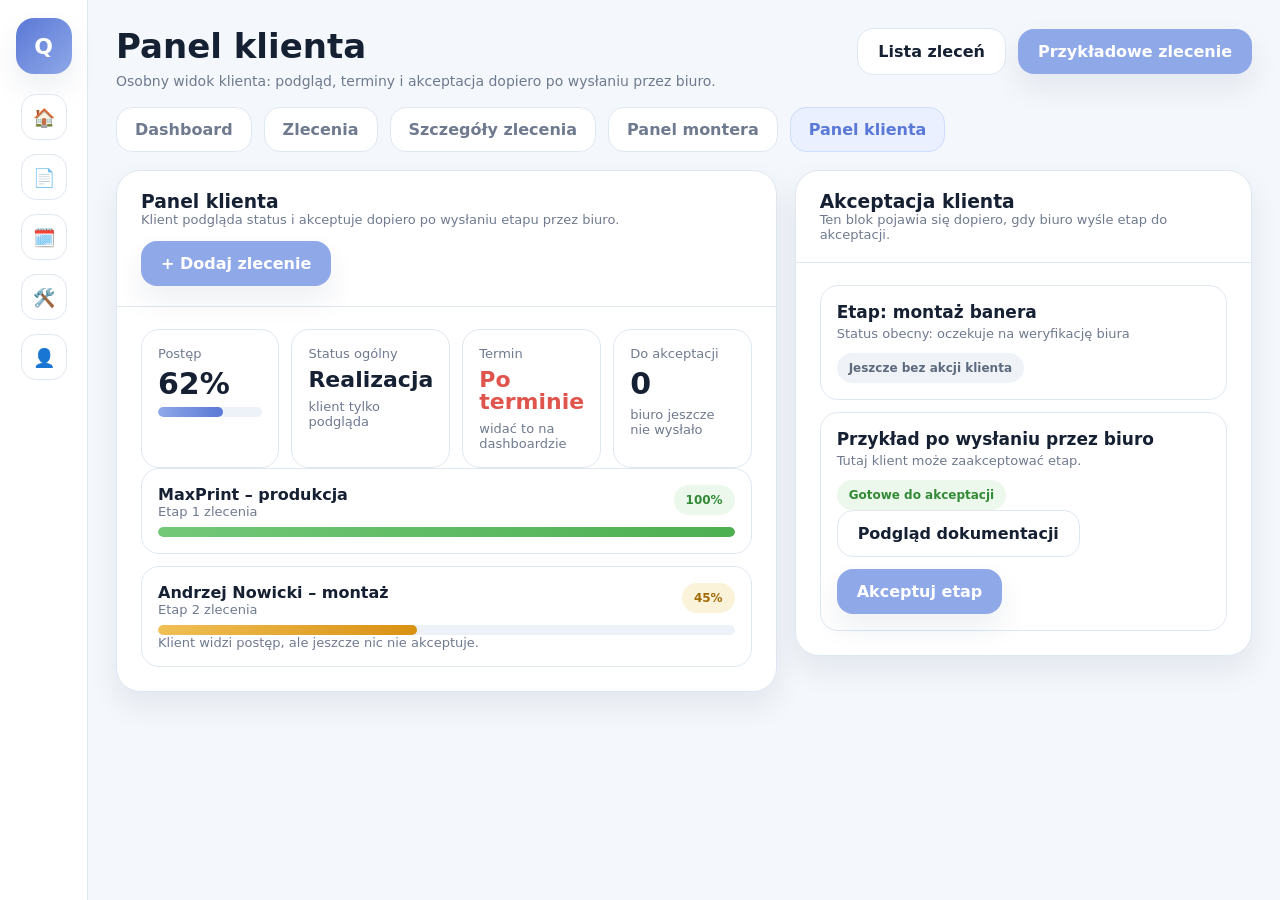
==== docs/klient.html @ f6277447 "Create klient.html" ====
<!DOCTYPE html>
<html lang="pl"><head><meta charset="UTF-8"><meta name="viewport" content="width=device-width, initial-scale=1.0">
<title>Panel klienta</title><link rel="stylesheet" href="styles.css"></head>
<body><div class="app">
<aside class="sidebar">
  <div class="logo">Q</div>
  <a class="side-icon" href="dashboard.html">🏠</a>
  <a class="side-icon" href="zlecenia.html">📄</a>
  <a class="side-icon" href="zlecenie.html">🗓️</a>
  <a class="side-icon" href="monter.html">🛠️</a>
  <a class="side-icon" href="klient.html">👤</a>
</aside>
<main class="main">
  <div class="topbar">
    <div class="title-wrap"><h1>Panel klienta</h1><p>Osobny widok klienta: podgląd, terminy i akceptacja dopiero po wysłaniu przez biuro.</p></div>
    <div class="top-actions">
      <a class="btn btn-secondary" href="zlecenia.html">Lista zleceń</a>
      <a class="btn btn-primary" href="zlecenie.html">Przykładowe zlecenie</a>
    </div>
  </div>
  <div class="tabs"><a class="tab " href="dashboard.html">Dashboard</a><a class="tab " href="zlecenia.html">Zlecenia</a><a class="tab " href="zlecenie.html">Szczegóły zlecenia</a><a class="tab " href="monter.html">Panel montera</a><a class="tab active" href="klient.html">Panel klienta</a></div>
  
<div class="grid-2">
  <div>
    <div class="card">
      <div class="card-header"><div><h3>Panel klienta</h3><p>Klient podgląda status i akceptuje dopiero po wysłaniu etapu przez biuro.</p></div><a class="btn btn-primary" href="zlecenie.html">+ Dodaj zlecenie</a></div>
      <div class="card-body">
        <div class="stats">
          <div class="stat"><div class="label">Postęp</div><div class="value">62%</div><div class="progress"><span style="width:62%"></span></div></div>
          <div class="stat"><div class="label">Status ogólny</div><div class="value" style="font-size:22px;">Realizacja</div><div class="small">klient tylko podgląda</div></div>
          <div class="stat"><div class="label">Termin</div><div class="value overdue" style="font-size:22px;">Po terminie</div><div class="small">widać to na dashboardzie</div></div>
          <div class="stat"><div class="label">Do akceptacji</div><div class="value">0</div><div class="small">biuro jeszcze nie wysłało</div></div>
        </div>
        <div class="list">
          <div class="vendor-card"><div class="vendor-head"><div><strong>MaxPrint – produkcja</strong><div class="small">Etap 1 zlecenia</div></div><span class="badge success">100%</span></div><div class="progress success"><span style="width:100%"></span></div></div>
          <div class="vendor-card"><div class="vendor-head"><div><strong>Andrzej Nowicki – montaż</strong><div class="small">Etap 2 zlecenia</div></div><span class="badge warning">45%</span></div><div class="progress warning"><span style="width:45%"></span></div><div class="small">Klient widzi postęp, ale jeszcze nic nie akceptuje.</div></div>
        </div>
      </div>
    </div>
  </div>
  <div>
    <div class="card">
      <div class="card-header"><div><h3>Akceptacja klienta</h3><p>Ten blok pojawia się dopiero, gdy biuro wyśle etap do akceptacji.</p></div></div>
      <div class="card-body list">
        <div class="task-card"><div class="task-top"><div><div class="task-title">Etap: montaż banera</div><div class="task-meta">Status obecny: oczekuje na weryfikację biura</div></div><span class="badge gray">Jeszcze bez akcji klienta</span></div></div>
        <div class="task-card"><div class="task-top"><div><div class="task-title">Przykład po wysłaniu przez biuro</div><div class="task-meta">Tutaj klient może zaakceptować etap.</div></div><span class="badge success">Gotowe do akceptacji</span></div><div class="header-inline"><a class="btn btn-secondary" href="#">Podgląd dokumentacji</a><a class="btn btn-primary" href="#">Akceptuj etap</a></div></div>
      </div>
    </div>
  </div>
</div>

</main></div></body></html>
---- docs/styles.css ----
:root{
  --bg:#f4f7fb;--card:#fff;--text:#162033;--muted:#6f7a8f;--line:#dfe7f1;
  --primary:#8fa8e8;--primary-dark:#5a78d6;--primary-soft:#eaf0ff;
  --success:#4caf50;--success-soft:#ecf8ec;--warning:#d99112;--warning-soft:#fbf2da;
  --danger:#df544d;--danger-soft:#fdecec;--violet:#8b5cf6;--violet-soft:#efe8ff;
  --shadow:0 14px 30px rgba(31,52,91,.08);--radius:24px;
}
*{box-sizing:border-box} body{margin:0;font-family:Inter,ui-sans-serif,system-ui,-apple-system,"Segoe UI",sans-serif;background:var(--bg);color:var(--text)}
a{text-decoration:none;color:inherit}
.app{display:grid;grid-template-columns:88px 1fr;min-height:100vh}
.sidebar{background:#fff;border-right:1px solid var(--line);padding:18px 14px;display:flex;flex-direction:column;gap:14px;align-items:center}
.logo{width:56px;height:56px;border-radius:18px;background:linear-gradient(135deg,var(--primary-dark),var(--primary));color:#fff;font-size:22px;font-weight:800;display:grid;place-items:center;box-shadow:var(--shadow);margin-bottom:6px}
.side-icon{width:46px;height:46px;border-radius:15px;border:1px solid var(--line);background:#fff;color:var(--muted);display:grid;place-items:center;font-size:18px}
.main{padding:28px}
.topbar{display:flex;justify-content:space-between;align-items:flex-start;gap:16px;margin-bottom:18px}
h1,h2,h3,h4,p{margin:0}
.title-wrap h1{font-size:34px;margin-bottom:8px;line-height:1.08}
.title-wrap p{color:var(--muted);font-size:14px;max-width:850px}
.top-actions,.header-inline,.tabs{display:flex;gap:12px;flex-wrap:wrap;align-items:center}
.btn{border:0;border-radius:16px;padding:13px 20px;font-weight:700;cursor:pointer;display:inline-block}
.btn-primary{background:var(--primary);color:#fff;box-shadow:var(--shadow)}
.btn-secondary{background:#fff;border:1px solid var(--line);color:var(--text)}
.tabs{margin-bottom:18px}
.tab{background:#fff;border:1px solid var(--line);color:var(--muted);padding:12px 18px;border-radius:16px;font-weight:700}
.tab.active{background:var(--primary-soft);color:var(--primary-dark);border-color:#cfdcff}
.card{background:var(--card);border:1px solid var(--line);border-radius:var(--radius);box-shadow:var(--shadow);overflow:hidden}
.card + .card{margin-top:18px}
.card-header{padding:20px 24px;border-bottom:1px solid var(--line);display:flex;justify-content:space-between;align-items:center;gap:14px;flex-wrap:wrap}
.card-header p,.small,.muted{color:var(--muted);font-size:13px}
.card-body{padding:22px 24px 24px}
.grid-2{display:grid;grid-template-columns:1.3fr .9fr;gap:18px}
.grid-3{display:grid;grid-template-columns:repeat(3,1fr);gap:12px}
.stats{display:grid;grid-template-columns:repeat(4,1fr);gap:12px}
.stat{border:1px solid var(--line);border-radius:18px;padding:16px;background:#fff}
.label{font-size:13px;color:var(--muted);margin-bottom:8px}.value{font-size:30px;font-weight:800;line-height:1;margin-bottom:8px}
.progress{width:100%;height:10px;background:#edf2f8;border-radius:999px;overflow:hidden;margin-top:8px}
.progress>span{display:block;height:100%;background:linear-gradient(90deg,var(--primary),var(--primary-dark));border-radius:inherit}
.progress.success>span{background:linear-gradient(90deg,#73c878,#4caf50)}
.progress.warning>span{background:linear-gradient(90deg,#f0c055,#d99112)}
.progress.danger>span{background:linear-gradient(90deg,#f08e8e,#df544d)}
.badge{display:inline-flex;align-items:center;gap:8px;padding:8px 12px;border-radius:999px;font-size:12px;font-weight:700;white-space:nowrap}
.badge.success{color:#328a36;background:var(--success-soft)} .badge.warning{color:#a16a04;background:var(--warning-soft)}
.badge.danger{color:#b63c35;background:var(--danger-soft)} .badge.info{color:var(--primary-dark);background:var(--primary-soft)}
.badge.violet{color:#7342e8;background:var(--violet-soft)} .badge.gray{color:#5d697d;background:#eff3f8}
table{width:100%;border-collapse:collapse} th,td{padding:14px 12px;border-bottom:1px solid var(--line);font-size:14px;vertical-align:top;text-align:left}
th{color:var(--muted);font-size:12px;text-transform:uppercase;letter-spacing:.04em;font-weight:800}
.input{width:100%;background:#fff;border:1px solid #ccd8e6;border-radius:16px;min-height:58px;padding:16px 18px;color:var(--text);font-size:16px}
.form-grid{display:grid;grid-template-columns:repeat(2,1fr);gap:18px 24px}.form-grid-3{display:grid;grid-template-columns:repeat(3,1fr);gap:18px}
.field label{display:block;font-weight:800;font-size:15px;margin-bottom:10px}
.workflow{display:flex;gap:26px;padding-top:18px;flex-wrap:wrap;border-top:1px solid var(--line);margin-top:18px;font-weight:700}
.workflow span{color:var(--muted);position:relative;padding-bottom:10px}.workflow span.active{color:var(--text)}
.workflow span.active::after{content:"";position:absolute;left:0;right:0;bottom:0;height:3px;border-radius:99px;background:var(--text)}
.list{display:grid;gap:12px}.task-card,.vendor-card{border:1px solid var(--line);border-radius:18px;padding:16px;background:#fff}
.task-top,.vendor-head,.subtitle{display:flex;justify-content:space-between;gap:12px;align-items:flex-start;flex-wrap:wrap}
.task-title{font-size:17px;font-weight:800;margin-bottom:4px}.task-meta{color:var(--muted);font-size:13px}
.history{position:relative;padding-left:28px}.history::before{content:"";position:absolute;left:12px;top:10px;bottom:10px;width:3px;border-radius:99px;background:#dbe3ef}
.history-item{position:relative;padding:0 0 24px 24px}.history-item:last-child{padding-bottom:0}
.history-dot{position:absolute;left:-4px;top:6px;width:18px;height:18px;border-radius:999px;border:4px solid #fff;box-shadow:0 0 0 2px rgba(255,255,255,.85)}
.dot-blue{background:var(--primary-dark)}.dot-yellow{background:var(--warning)}.dot-red{background:#e56b63}.dot-green{background:#62c56d}.dot-violet{background:var(--violet)}.dot-orange{background:#ef8a15}
.history-title{font-size:16px;font-weight:800;display:flex;gap:10px;flex-wrap:wrap;align-items:center;margin-bottom:4px}.quote{font-style:italic;color:#637189;margin-top:8px}
.overdue{color:var(--danger);font-weight:800}.on-time{color:var(--success);font-weight:800}
@media (max-width: 1200px){.grid-2,.stats,.form-grid,.form-grid-3,.grid-3{grid-template-columns:1fr}}
@media (max-width: 920px){.app{grid-template-columns:1fr}.sidebar{display:none}.main{padding:18px}.topbar{flex-direction:column}}
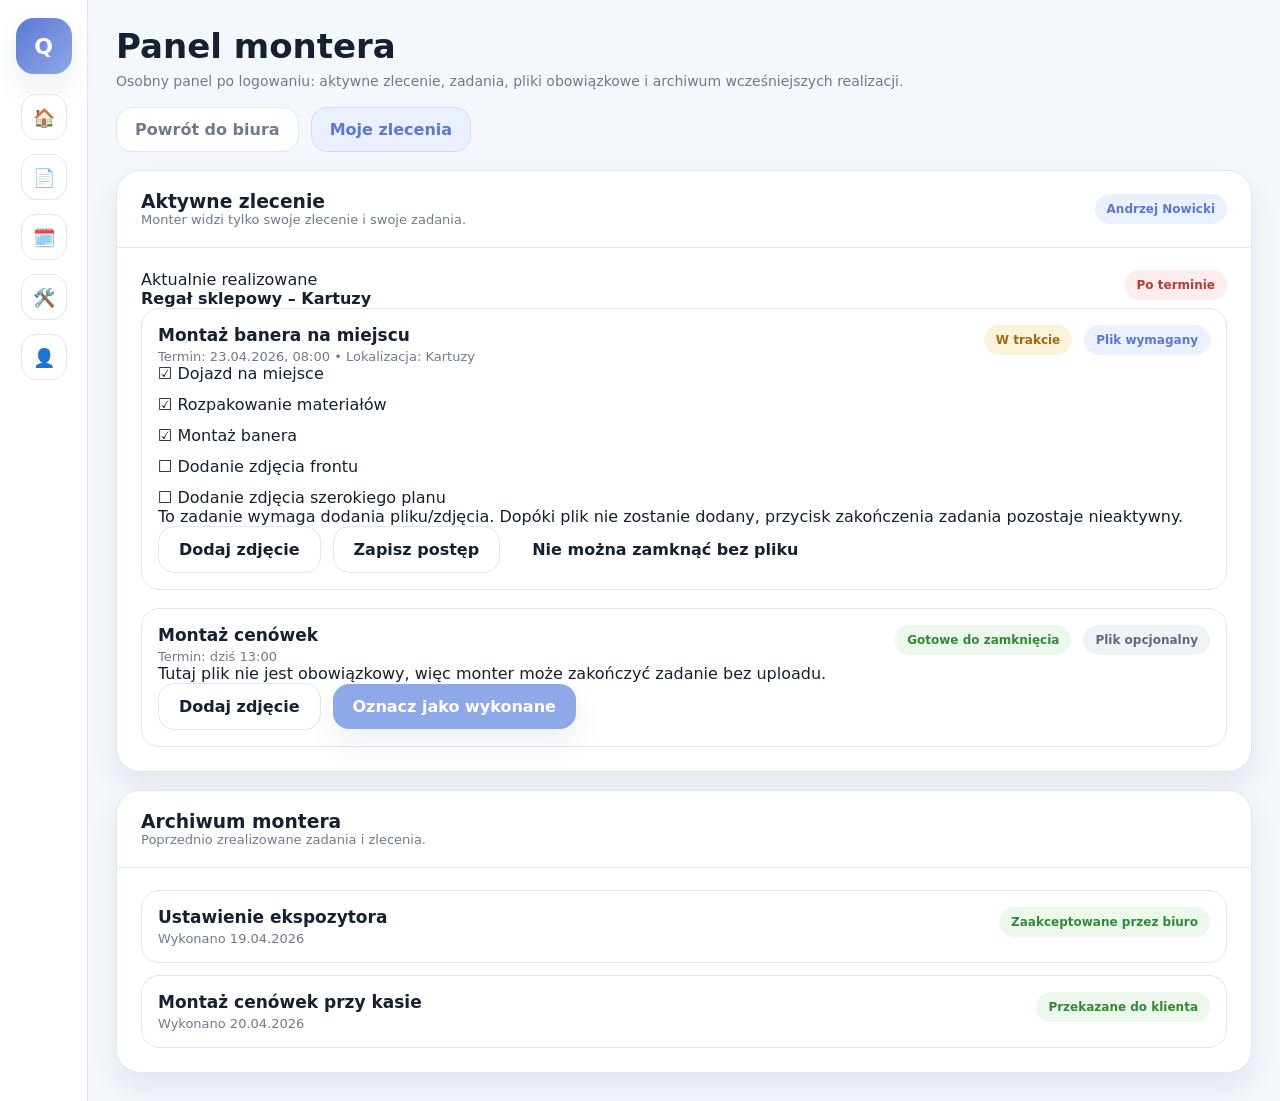
==== commit d3815de1: "Update klient.html" ====
--- a/docs/klient.html
+++ b/docs/klient.html
@@ -1,52 +1,137 @@
 <!DOCTYPE html>
-<html lang="pl"><head><meta charset="UTF-8"><meta name="viewport" content="width=device-width, initial-scale=1.0">
-<title>Panel klienta</title><link rel="stylesheet" href="styles.css"></head>
-<body><div class="app">
-<aside class="sidebar">
-  <div class="logo">Q</div>
-  <a class="side-icon" href="dashboard.html">🏠</a>
-  <a class="side-icon" href="zlecenia.html">📄</a>
-  <a class="side-icon" href="zlecenie.html">🗓️</a>
-  <a class="side-icon" href="monter.html">🛠️</a>
-  <a class="side-icon" href="klient.html">👤</a>
-</aside>
-<main class="main">
-  <div class="topbar">
-    <div class="title-wrap"><h1>Panel klienta</h1><p>Osobny widok klienta: podgląd, terminy i akceptacja dopiero po wysłaniu przez biuro.</p></div>
-    <div class="top-actions">
-      <a class="btn btn-secondary" href="zlecenia.html">Lista zleceń</a>
-      <a class="btn btn-primary" href="zlecenie.html">Przykładowe zlecenie</a>
-    </div>
-  </div>
-  <div class="tabs"><a class="tab " href="dashboard.html">Dashboard</a><a class="tab " href="zlecenia.html">Zlecenia</a><a class="tab " href="zlecenie.html">Szczegóły zlecenia</a><a class="tab " href="monter.html">Panel montera</a><a class="tab active" href="klient.html">Panel klienta</a></div>
-  
-<div class="grid-2">
-  <div>
-    <div class="card">
-      <div class="card-header"><div><h3>Panel klienta</h3><p>Klient podgląda status i akceptuje dopiero po wysłaniu etapu przez biuro.</p></div><a class="btn btn-primary" href="zlecenie.html">+ Dodaj zlecenie</a></div>
-      <div class="card-body">
-        <div class="stats">
-          <div class="stat"><div class="label">Postęp</div><div class="value">62%</div><div class="progress"><span style="width:62%"></span></div></div>
-          <div class="stat"><div class="label">Status ogólny</div><div class="value" style="font-size:22px;">Realizacja</div><div class="small">klient tylko podgląda</div></div>
-          <div class="stat"><div class="label">Termin</div><div class="value overdue" style="font-size:22px;">Po terminie</div><div class="small">widać to na dashboardzie</div></div>
-          <div class="stat"><div class="label">Do akceptacji</div><div class="value">0</div><div class="small">biuro jeszcze nie wysłało</div></div>
-        </div>
-        <div class="list">
-          <div class="vendor-card"><div class="vendor-head"><div><strong>MaxPrint – produkcja</strong><div class="small">Etap 1 zlecenia</div></div><span class="badge success">100%</span></div><div class="progress success"><span style="width:100%"></span></div></div>
-          <div class="vendor-card"><div class="vendor-head"><div><strong>Andrzej Nowicki – montaż</strong><div class="small">Etap 2 zlecenia</div></div><span class="badge warning">45%</span></div><div class="progress warning"><span style="width:45%"></span></div><div class="small">Klient widzi postęp, ale jeszcze nic nie akceptuje.</div></div>
+<html lang="pl">
+<head>
+  <meta charset="UTF-8" />
+  <meta name="viewport" content="width=device-width, initial-scale=1.0" />
+  <title>Panel montera</title>
+  <link rel="stylesheet" href="styles.css" />
+</head>
+<body>
+  <div class="app">
+    <aside class="sidebar">
+      <div class="logo">Q</div>
+      <a class="side-icon" href="index.html">🏠</a>
+      <a class="side-icon" href="zlecenia.html">📄</a>
+      <a class="side-icon" href="zlecenie.html">🗓️</a>
+      <a class="side-icon active" href="monter.html">🛠️</a>
+      <a class="side-icon" href="klient.html">👤</a>
+    </aside>
+
+    <main class="main">
+      <div class="topbar">
+        <div class="title-wrap">
+          <h1>Panel montera</h1>
+          <p>Osobny panel po logowaniu: aktywne zlecenie, zadania, pliki obowiązkowe i archiwum wcześniejszych realizacji.</p>
         </div>
       </div>
-    </div>
+
+      <div class="tabs">
+        <a class="tab" href="index.html">Powrót do biura</a>
+        <a class="tab active" href="monter.html">Moje zlecenia</a>
+      </div>
+
+      <div class="card">
+        <div class="card-header">
+          <div>
+            <h3>Aktywne zlecenie</h3>
+            <p>Monter widzi tylko swoje zlecenie i swoje zadania.</p>
+          </div>
+          <span class="badge info">Andrzej Nowicki</span>
+        </div>
+        <div class="card-body">
+          <div class="subtitle">
+            <div>
+              <div class="section-title">Aktualnie realizowane</div>
+              <h4>Regał sklepowy – Kartuzy</h4>
+            </div>
+            <span class="badge danger">Po terminie</span>
+          </div>
+
+          <div class="task-card" style="margin-bottom:18px;">
+            <div class="task-top">
+              <div>
+                <div class="task-title">Montaż banera na miejscu</div>
+                <div class="task-meta">Termin: 23.04.2026, 08:00 • Lokalizacja: Kartuzy</div>
+              </div>
+              <div class="header-inline">
+                <span class="badge warning">W trakcie</span>
+                <span class="badge info">Plik wymagany</span>
+              </div>
+            </div>
+
+            <div class="list">
+              <div>☑ Dojazd na miejsce</div>
+              <div>☑ Rozpakowanie materiałów</div>
+              <div>☑ Montaż banera</div>
+              <div>☐ Dodanie zdjęcia frontu</div>
+              <div>☐ Dodanie zdjęcia szerokiego planu</div>
+            </div>
+
+            <div class="photo-box">
+              To zadanie wymaga dodania pliku/zdjęcia. Dopóki plik nie zostanie dodany, przycisk zakończenia zadania pozostaje nieaktywny.
+            </div>
+
+            <div class="header-inline">
+              <a class="btn btn-secondary" href="#">Dodaj zdjęcie</a>
+              <a class="btn btn-secondary" href="#">Zapisz postęp</a>
+              <span class="btn btn-disabled">Nie można zamknąć bez pliku</span>
+            </div>
+          </div>
+
+          <div class="task-card">
+            <div class="task-top">
+              <div>
+                <div class="task-title">Montaż cenówek</div>
+                <div class="task-meta">Termin: dziś 13:00</div>
+              </div>
+              <div class="header-inline">
+                <span class="badge success">Gotowe do zamknięcia</span>
+                <span class="badge gray">Plik opcjonalny</span>
+              </div>
+            </div>
+
+            <div class="photo-box">
+              Tutaj plik nie jest obowiązkowy, więc monter może zakończyć zadanie bez uploadu.
+            </div>
+
+            <div class="header-inline">
+              <a class="btn btn-secondary" href="#">Dodaj zdjęcie</a>
+              <a class="btn btn-primary" href="#">Oznacz jako wykonane</a>
+            </div>
+          </div>
+        </div>
+      </div>
+
+      <div class="card">
+        <div class="card-header">
+          <div>
+            <h3>Archiwum montera</h3>
+            <p>Poprzednio zrealizowane zadania i zlecenia.</p>
+          </div>
+        </div>
+        <div class="card-body list">
+          <div class="task-card">
+            <div class="task-top">
+              <div>
+                <div class="task-title">Ustawienie ekspozytora</div>
+                <div class="task-meta">Wykonano 19.04.2026</div>
+              </div>
+              <span class="badge success">Zaakceptowane przez biuro</span>
+            </div>
+          </div>
+
+          <div class="task-card">
+            <div class="task-top">
+              <div>
+                <div class="task-title">Montaż cenówek przy kasie</div>
+                <div class="task-meta">Wykonano 20.04.2026</div>
+              </div>
+              <span class="badge success">Przekazane do klienta</span>
+            </div>
+          </div>
+        </div>
+      </div>
+    </main>
   </div>
-  <div>
-    <div class="card">
-      <div class="card-header"><div><h3>Akceptacja klienta</h3><p>Ten blok pojawia się dopiero, gdy biuro wyśle etap do akceptacji.</p></div></div>
-      <div class="card-body list">
-        <div class="task-card"><div class="task-top"><div><div class="task-title">Etap: montaż banera</div><div class="task-meta">Status obecny: oczekuje na weryfikację biura</div></div><span class="badge gray">Jeszcze bez akcji klienta</span></div></div>
-        <div class="task-card"><div class="task-top"><div><div class="task-title">Przykład po wysłaniu przez biuro</div><div class="task-meta">Tutaj klient może zaakceptować etap.</div></div><span class="badge success">Gotowe do akceptacji</span></div><div class="header-inline"><a class="btn btn-secondary" href="#">Podgląd dokumentacji</a><a class="btn btn-primary" href="#">Akceptuj etap</a></div></div>
-      </div>
-    </div>
-  </div>
-</div>
-
-</main></div></body></html>
+</body>
+</html>
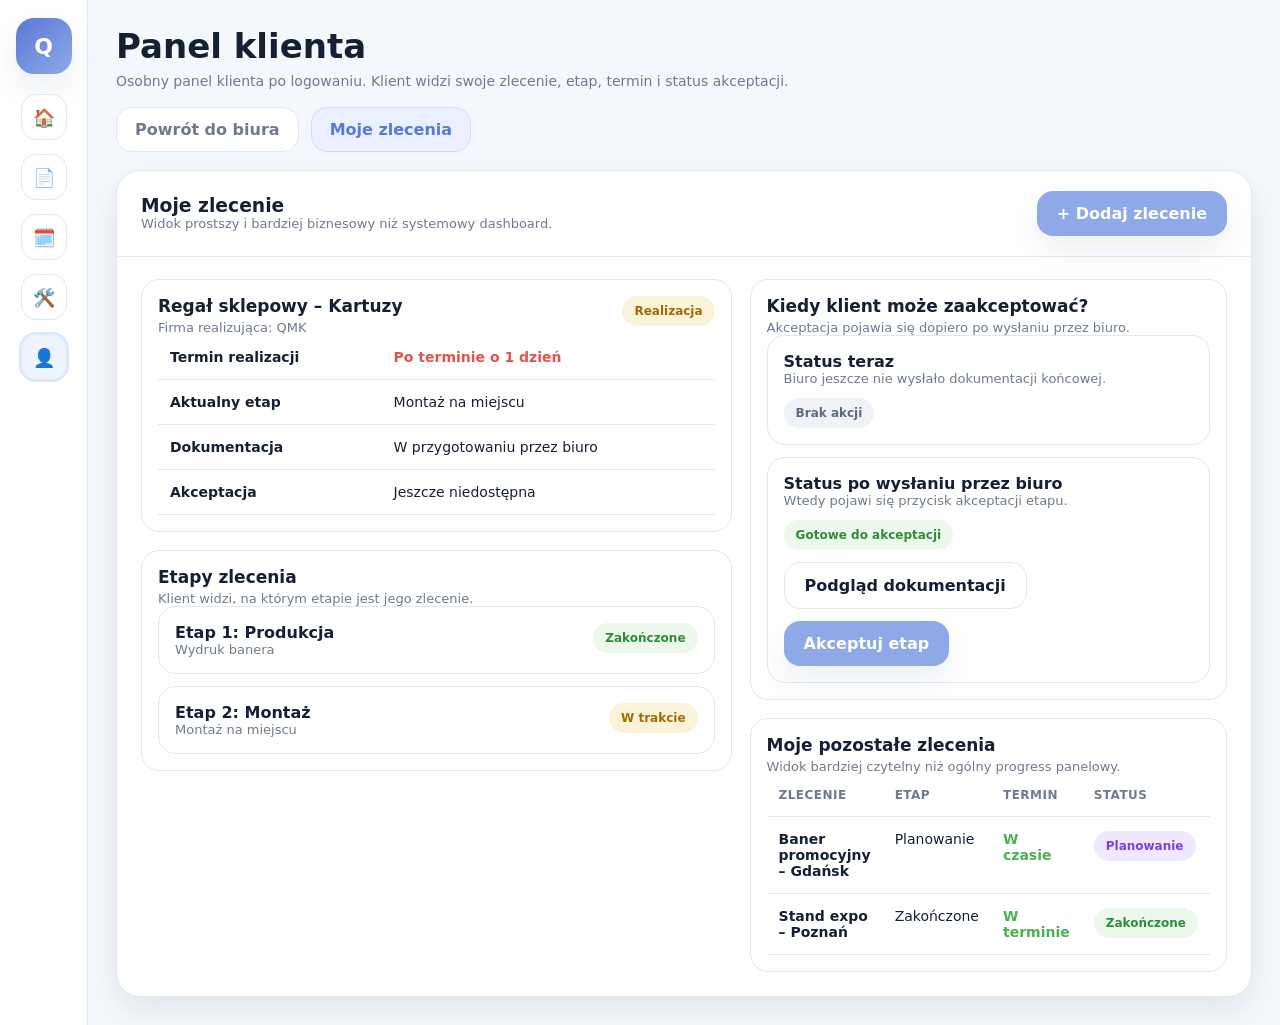
==== commit c70aba04: "Update klient.html" ====
--- a/docs/klient.html
+++ b/docs/klient.html
@@ -3,7 +3,7 @@
 <head>
   <meta charset="UTF-8" />
   <meta name="viewport" content="width=device-width, initial-scale=1.0" />
-  <title>Panel montera</title>
+  <title>Panel klienta</title>
   <link rel="stylesheet" href="styles.css" />
 </head>
 <body>
@@ -13,120 +13,166 @@
       <a class="side-icon" href="index.html">🏠</a>
       <a class="side-icon" href="zlecenia.html">📄</a>
       <a class="side-icon" href="zlecenie.html">🗓️</a>
-      <a class="side-icon active" href="monter.html">🛠️</a>
-      <a class="side-icon" href="klient.html">👤</a>
+      <a class="side-icon" href="monter.html">🛠️</a>
+      <a class="side-icon active" href="klient.html">👤</a>
     </aside>
 
     <main class="main">
       <div class="topbar">
         <div class="title-wrap">
-          <h1>Panel montera</h1>
-          <p>Osobny panel po logowaniu: aktywne zlecenie, zadania, pliki obowiązkowe i archiwum wcześniejszych realizacji.</p>
+          <h1>Panel klienta</h1>
+          <p>Osobny panel klienta po logowaniu. Klient widzi swoje zlecenie, etap, termin i status akceptacji.</p>
         </div>
       </div>
 
       <div class="tabs">
         <a class="tab" href="index.html">Powrót do biura</a>
-        <a class="tab active" href="monter.html">Moje zlecenia</a>
+        <a class="tab active" href="klient.html">Moje zlecenia</a>
       </div>
 
       <div class="card">
         <div class="card-header">
           <div>
-            <h3>Aktywne zlecenie</h3>
-            <p>Monter widzi tylko swoje zlecenie i swoje zadania.</p>
+            <h3>Moje zlecenie</h3>
+            <p>Widok prostszy i bardziej biznesowy niż systemowy dashboard.</p>
           </div>
-          <span class="badge info">Andrzej Nowicki</span>
+          <a class="btn btn-primary" href="#">+ Dodaj zlecenie</a>
         </div>
         <div class="card-body">
-          <div class="subtitle">
+          <div class="grid-2">
             <div>
-              <div class="section-title">Aktualnie realizowane</div>
-              <h4>Regał sklepowy – Kartuzy</h4>
-            </div>
-            <span class="badge danger">Po terminie</span>
-          </div>
+              <div class="task-card">
+                <div class="task-top">
+                  <div>
+                    <div class="task-title">Regał sklepowy – Kartuzy</div>
+                    <div class="task-meta">Firma realizująca: QMK</div>
+                  </div>
+                  <span class="badge warning">Realizacja</span>
+                </div>
 
-          <div class="task-card" style="margin-bottom:18px;">
-            <div class="task-top">
-              <div>
-                <div class="task-title">Montaż banera na miejscu</div>
-                <div class="task-meta">Termin: 23.04.2026, 08:00 • Lokalizacja: Kartuzy</div>
+                <table>
+                  <tbody>
+                    <tr>
+                      <td><strong>Termin realizacji</strong></td>
+                      <td><span class="overdue">Po terminie o 1 dzień</span></td>
+                    </tr>
+                    <tr>
+                      <td><strong>Aktualny etap</strong></td>
+                      <td>Montaż na miejscu</td>
+                    </tr>
+                    <tr>
+                      <td><strong>Dokumentacja</strong></td>
+                      <td>W przygotowaniu przez biuro</td>
+                    </tr>
+                    <tr>
+                      <td><strong>Akceptacja</strong></td>
+                      <td>Jeszcze niedostępna</td>
+                    </tr>
+                  </tbody>
+                </table>
               </div>
-              <div class="header-inline">
-                <span class="badge warning">W trakcie</span>
-                <span class="badge info">Plik wymagany</span>
+
+              <div class="task-card" style="margin-top:18px;">
+                <div class="task-top">
+                  <div>
+                    <div class="task-title">Etapy zlecenia</div>
+                    <div class="task-meta">Klient widzi, na którym etapie jest jego zlecenie.</div>
+                  </div>
+                </div>
+
+                <div class="list">
+                  <div class="vendor-card">
+                    <div class="vendor-head">
+                      <div>
+                        <strong>Etap 1: Produkcja</strong>
+                        <div class="small">Wydruk banera</div>
+                      </div>
+                      <span class="badge success">Zakończone</span>
+                    </div>
+                  </div>
+
+                  <div class="vendor-card">
+                    <div class="vendor-head">
+                      <div>
+                        <strong>Etap 2: Montaż</strong>
+                        <div class="small">Montaż na miejscu</div>
+                      </div>
+                      <span class="badge warning">W trakcie</span>
+                    </div>
+                  </div>
+                </div>
               </div>
             </div>
 
-            <div class="list">
-              <div>☑ Dojazd na miejsce</div>
-              <div>☑ Rozpakowanie materiałów</div>
-              <div>☑ Montaż banera</div>
-              <div>☐ Dodanie zdjęcia frontu</div>
-              <div>☐ Dodanie zdjęcia szerokiego planu</div>
-            </div>
+            <div>
+              <div class="task-card">
+                <div class="task-top">
+                  <div>
+                    <div class="task-title">Kiedy klient może zaakceptować?</div>
+                    <div class="task-meta">Akceptacja pojawia się dopiero po wysłaniu przez biuro.</div>
+                  </div>
+                </div>
 
-            <div class="photo-box">
-              To zadanie wymaga dodania pliku/zdjęcia. Dopóki plik nie zostanie dodany, przycisk zakończenia zadania pozostaje nieaktywny.
-            </div>
+                <div class="list">
+                  <div class="vendor-card">
+                    <div class="vendor-head">
+                      <div>
+                        <strong>Status teraz</strong>
+                        <div class="small">Biuro jeszcze nie wysłało dokumentacji końcowej.</div>
+                      </div>
+                      <span class="badge gray">Brak akcji</span>
+                    </div>
+                  </div>
 
-            <div class="header-inline">
-              <a class="btn btn-secondary" href="#">Dodaj zdjęcie</a>
-              <a class="btn btn-secondary" href="#">Zapisz postęp</a>
-              <span class="btn btn-disabled">Nie można zamknąć bez pliku</span>
-            </div>
-          </div>
+                  <div class="vendor-card">
+                    <div class="vendor-head">
+                      <div>
+                        <strong>Status po wysłaniu przez biuro</strong>
+                        <div class="small">Wtedy pojawi się przycisk akceptacji etapu.</div>
+                      </div>
+                      <span class="badge success">Gotowe do akceptacji</span>
+                    </div>
+                    <div class="header-inline" style="margin-top:12px;">
+                      <a class="btn btn-secondary" href="#">Podgląd dokumentacji</a>
+                      <a class="btn btn-primary" href="#">Akceptuj etap</a>
+                    </div>
+                  </div>
+                </div>
+              </div>
 
-          <div class="task-card">
-            <div class="task-top">
-              <div>
-                <div class="task-title">Montaż cenówek</div>
-                <div class="task-meta">Termin: dziś 13:00</div>
+              <div class="task-card" style="margin-top:18px;">
+                <div class="task-top">
+                  <div>
+                    <div class="task-title">Moje pozostałe zlecenia</div>
+                    <div class="task-meta">Widok bardziej czytelny niż ogólny progress panelowy.</div>
+                  </div>
+                </div>
+
+                <table>
+                  <thead>
+                    <tr>
+                      <th>Zlecenie</th>
+                      <th>Etap</th>
+                      <th>Termin</th>
+                      <th>Status</th>
+                    </tr>
+                  </thead>
+                  <tbody>
+                    <tr>
+                      <td><strong>Baner promocyjny – Gdańsk</strong></td>
+                      <td>Planowanie</td>
+                      <td><span class="on-time">W czasie</span></td>
+                      <td><span class="badge violet">Planowanie</span></td>
+                    </tr>
+                    <tr>
+                      <td><strong>Stand expo – Poznań</strong></td>
+                      <td>Zakończone</td>
+                      <td><span class="on-time">W terminie</span></td>
+                      <td><span class="badge success">Zakończone</span></td>
+                    </tr>
+                  </tbody>
+                </table>
               </div>
-              <div class="header-inline">
-                <span class="badge success">Gotowe do zamknięcia</span>
-                <span class="badge gray">Plik opcjonalny</span>
-              </div>
-            </div>
-
-            <div class="photo-box">
-              Tutaj plik nie jest obowiązkowy, więc monter może zakończyć zadanie bez uploadu.
-            </div>
-
-            <div class="header-inline">
-              <a class="btn btn-secondary" href="#">Dodaj zdjęcie</a>
-              <a class="btn btn-primary" href="#">Oznacz jako wykonane</a>
-            </div>
-          </div>
-        </div>
-      </div>
-
-      <div class="card">
-        <div class="card-header">
-          <div>
-            <h3>Archiwum montera</h3>
-            <p>Poprzednio zrealizowane zadania i zlecenia.</p>
-          </div>
-        </div>
-        <div class="card-body list">
-          <div class="task-card">
-            <div class="task-top">
-              <div>
-                <div class="task-title">Ustawienie ekspozytora</div>
-                <div class="task-meta">Wykonano 19.04.2026</div>
-              </div>
-              <span class="badge success">Zaakceptowane przez biuro</span>
-            </div>
-          </div>
-
-          <div class="task-card">
-            <div class="task-top">
-              <div>
-                <div class="task-title">Montaż cenówek przy kasie</div>
-                <div class="task-meta">Wykonano 20.04.2026</div>
-              </div>
-              <span class="badge success">Przekazane do klienta</span>
             </div>
           </div>
         </div>
--- a/docs/styles.css
+++ b/docs/styles.css
@@ -1,64 +1,537 @@
-
 :root{
-  --bg:#f4f7fb;--card:#fff;--text:#162033;--muted:#6f7a8f;--line:#dfe7f1;
-  --primary:#8fa8e8;--primary-dark:#5a78d6;--primary-soft:#eaf0ff;
-  --success:#4caf50;--success-soft:#ecf8ec;--warning:#d99112;--warning-soft:#fbf2da;
-  --danger:#df544d;--danger-soft:#fdecec;--violet:#8b5cf6;--violet-soft:#efe8ff;
-  --shadow:0 14px 30px rgba(31,52,91,.08);--radius:24px;
-}
-*{box-sizing:border-box} body{margin:0;font-family:Inter,ui-sans-serif,system-ui,-apple-system,"Segoe UI",sans-serif;background:var(--bg);color:var(--text)}
-a{text-decoration:none;color:inherit}
-.app{display:grid;grid-template-columns:88px 1fr;min-height:100vh}
-.sidebar{background:#fff;border-right:1px solid var(--line);padding:18px 14px;display:flex;flex-direction:column;gap:14px;align-items:center}
-.logo{width:56px;height:56px;border-radius:18px;background:linear-gradient(135deg,var(--primary-dark),var(--primary));color:#fff;font-size:22px;font-weight:800;display:grid;place-items:center;box-shadow:var(--shadow);margin-bottom:6px}
-.side-icon{width:46px;height:46px;border-radius:15px;border:1px solid var(--line);background:#fff;color:var(--muted);display:grid;place-items:center;font-size:18px}
-.main{padding:28px}
-.topbar{display:flex;justify-content:space-between;align-items:flex-start;gap:16px;margin-bottom:18px}
-h1,h2,h3,h4,p{margin:0}
-.title-wrap h1{font-size:34px;margin-bottom:8px;line-height:1.08}
-.title-wrap p{color:var(--muted);font-size:14px;max-width:850px}
-.top-actions,.header-inline,.tabs{display:flex;gap:12px;flex-wrap:wrap;align-items:center}
-.btn{border:0;border-radius:16px;padding:13px 20px;font-weight:700;cursor:pointer;display:inline-block}
-.btn-primary{background:var(--primary);color:#fff;box-shadow:var(--shadow)}
-.btn-secondary{background:#fff;border:1px solid var(--line);color:var(--text)}
-.tabs{margin-bottom:18px}
-.tab{background:#fff;border:1px solid var(--line);color:var(--muted);padding:12px 18px;border-radius:16px;font-weight:700}
-.tab.active{background:var(--primary-soft);color:var(--primary-dark);border-color:#cfdcff}
-.card{background:var(--card);border:1px solid var(--line);border-radius:var(--radius);box-shadow:var(--shadow);overflow:hidden}
-.card + .card{margin-top:18px}
-.card-header{padding:20px 24px;border-bottom:1px solid var(--line);display:flex;justify-content:space-between;align-items:center;gap:14px;flex-wrap:wrap}
-.card-header p,.small,.muted{color:var(--muted);font-size:13px}
-.card-body{padding:22px 24px 24px}
-.grid-2{display:grid;grid-template-columns:1.3fr .9fr;gap:18px}
-.grid-3{display:grid;grid-template-columns:repeat(3,1fr);gap:12px}
-.stats{display:grid;grid-template-columns:repeat(4,1fr);gap:12px}
-.stat{border:1px solid var(--line);border-radius:18px;padding:16px;background:#fff}
-.label{font-size:13px;color:var(--muted);margin-bottom:8px}.value{font-size:30px;font-weight:800;line-height:1;margin-bottom:8px}
-.progress{width:100%;height:10px;background:#edf2f8;border-radius:999px;overflow:hidden;margin-top:8px}
-.progress>span{display:block;height:100%;background:linear-gradient(90deg,var(--primary),var(--primary-dark));border-radius:inherit}
-.progress.success>span{background:linear-gradient(90deg,#73c878,#4caf50)}
-.progress.warning>span{background:linear-gradient(90deg,#f0c055,#d99112)}
-.progress.danger>span{background:linear-gradient(90deg,#f08e8e,#df544d)}
-.badge{display:inline-flex;align-items:center;gap:8px;padding:8px 12px;border-radius:999px;font-size:12px;font-weight:700;white-space:nowrap}
-.badge.success{color:#328a36;background:var(--success-soft)} .badge.warning{color:#a16a04;background:var(--warning-soft)}
-.badge.danger{color:#b63c35;background:var(--danger-soft)} .badge.info{color:var(--primary-dark);background:var(--primary-soft)}
-.badge.violet{color:#7342e8;background:var(--violet-soft)} .badge.gray{color:#5d697d;background:#eff3f8}
-table{width:100%;border-collapse:collapse} th,td{padding:14px 12px;border-bottom:1px solid var(--line);font-size:14px;vertical-align:top;text-align:left}
-th{color:var(--muted);font-size:12px;text-transform:uppercase;letter-spacing:.04em;font-weight:800}
-.input{width:100%;background:#fff;border:1px solid #ccd8e6;border-radius:16px;min-height:58px;padding:16px 18px;color:var(--text);font-size:16px}
-.form-grid{display:grid;grid-template-columns:repeat(2,1fr);gap:18px 24px}.form-grid-3{display:grid;grid-template-columns:repeat(3,1fr);gap:18px}
-.field label{display:block;font-weight:800;font-size:15px;margin-bottom:10px}
-.workflow{display:flex;gap:26px;padding-top:18px;flex-wrap:wrap;border-top:1px solid var(--line);margin-top:18px;font-weight:700}
-.workflow span{color:var(--muted);position:relative;padding-bottom:10px}.workflow span.active{color:var(--text)}
-.workflow span.active::after{content:"";position:absolute;left:0;right:0;bottom:0;height:3px;border-radius:99px;background:var(--text)}
-.list{display:grid;gap:12px}.task-card,.vendor-card{border:1px solid var(--line);border-radius:18px;padding:16px;background:#fff}
-.task-top,.vendor-head,.subtitle{display:flex;justify-content:space-between;gap:12px;align-items:flex-start;flex-wrap:wrap}
-.task-title{font-size:17px;font-weight:800;margin-bottom:4px}.task-meta{color:var(--muted);font-size:13px}
-.history{position:relative;padding-left:28px}.history::before{content:"";position:absolute;left:12px;top:10px;bottom:10px;width:3px;border-radius:99px;background:#dbe3ef}
-.history-item{position:relative;padding:0 0 24px 24px}.history-item:last-child{padding-bottom:0}
-.history-dot{position:absolute;left:-4px;top:6px;width:18px;height:18px;border-radius:999px;border:4px solid #fff;box-shadow:0 0 0 2px rgba(255,255,255,.85)}
-.dot-blue{background:var(--primary-dark)}.dot-yellow{background:var(--warning)}.dot-red{background:#e56b63}.dot-green{background:#62c56d}.dot-violet{background:var(--violet)}.dot-orange{background:#ef8a15}
-.history-title{font-size:16px;font-weight:800;display:flex;gap:10px;flex-wrap:wrap;align-items:center;margin-bottom:4px}.quote{font-style:italic;color:#637189;margin-top:8px}
-.overdue{color:var(--danger);font-weight:800}.on-time{color:var(--success);font-weight:800}
-@media (max-width: 1200px){.grid-2,.stats,.form-grid,.form-grid-3,.grid-3{grid-template-columns:1fr}}
-@media (max-width: 920px){.app{grid-template-columns:1fr}.sidebar{display:none}.main{padding:18px}.topbar{flex-direction:column}}
+  --bg:#f4f7fb;
+  --card:#fff;
+  --text:#162033;
+  --muted:#6f7a8f;
+  --line:#dfe7f1;
+  --primary:#8fa8e8;
+  --primary-dark:#5a78d6;
+  --primary-soft:#eaf0ff;
+  --success:#4caf50;
+  --success-soft:#ecf8ec;
+  --warning:#d99112;
+  --warning-soft:#fbf2da;
+  --danger:#df544d;
+  --danger-soft:#fdecec;
+  --violet:#8b5cf6;
+  --violet-soft:#efe8ff;
+  --shadow:0 14px 30px rgba(31,52,91,.08);
+  --radius:24px;
+}
+
+*{box-sizing:border-box}
+
+body{
+  margin:0;
+  font-family:Inter,ui-sans-serif,system-ui,-apple-system,"Segoe UI",sans-serif;
+  background:var(--bg);
+  color:var(--text);
+}
+
+a{
+  text-decoration:none;
+  color:inherit;
+}
+
+.app{
+  display:grid;
+  grid-template-columns:88px 1fr;
+  min-height:100vh;
+}
+
+.sidebar{
+  background:#fff;
+  border-right:1px solid var(--line);
+  padding:18px 14px;
+  display:flex;
+  flex-direction:column;
+  gap:14px;
+  align-items:center;
+}
+
+.logo{
+  width:56px;
+  height:56px;
+  border-radius:18px;
+  background:linear-gradient(135deg,var(--primary-dark),var(--primary));
+  color:#fff;
+  font-size:22px;
+  font-weight:800;
+  display:grid;
+  place-items:center;
+  box-shadow:var(--shadow);
+  margin-bottom:6px;
+}
+
+.side-icon{
+  width:46px;
+  height:46px;
+  border-radius:15px;
+  border:1px solid var(--line);
+  background:#fff;
+  color:var(--muted);
+  display:grid;
+  place-items:center;
+  font-size:18px;
+}
+
+.side-icon.active{
+  outline:2px solid #d9e4ff;
+  background:#eef4ff;
+}
+
+.main{
+  padding:28px;
+}
+
+.topbar{
+  display:flex;
+  justify-content:space-between;
+  align-items:flex-start;
+  gap:16px;
+  margin-bottom:18px;
+}
+
+h1,h2,h3,h4,p{
+  margin:0;
+}
+
+.title-wrap h1{
+  font-size:34px;
+  margin-bottom:8px;
+  line-height:1.08;
+}
+
+.title-wrap p{
+  color:var(--muted);
+  font-size:14px;
+  max-width:850px;
+}
+
+.top-actions,
+.header-inline,
+.tabs{
+  display:flex;
+  gap:12px;
+  flex-wrap:wrap;
+  align-items:center;
+}
+
+.btn{
+  border:0;
+  border-radius:16px;
+  padding:13px 20px;
+  font-weight:700;
+  cursor:pointer;
+  display:inline-block;
+}
+
+.btn-primary{
+  background:var(--primary);
+  color:#fff;
+  box-shadow:var(--shadow);
+}
+
+.btn-secondary{
+  background:#fff;
+  border:1px solid var(--line);
+  color:var(--text);
+}
+
+.btn-disabled{
+  background:#eef2f7;
+  color:#8b95a8;
+  border-radius:16px;
+  padding:13px 20px;
+  font-weight:700;
+  display:inline-block;
+  cursor:not-allowed;
+}
+
+.tabs{
+  margin-bottom:18px;
+}
+
+.tab{
+  background:#fff;
+  border:1px solid var(--line);
+  color:var(--muted);
+  padding:12px 18px;
+  border-radius:16px;
+  font-weight:700;
+}
+
+.tab.active{
+  background:var(--primary-soft);
+  color:var(--primary-dark);
+  border-color:#cfdcff;
+}
+
+.card{
+  background:var(--card);
+  border:1px solid var(--line);
+  border-radius:var(--radius);
+  box-shadow:var(--shadow);
+  overflow:hidden;
+}
+
+.card + .card{
+  margin-top:18px;
+}
+
+.card-header{
+  padding:20px 24px;
+  border-bottom:1px solid var(--line);
+  display:flex;
+  justify-content:space-between;
+  align-items:center;
+  gap:14px;
+  flex-wrap:wrap;
+}
+
+.card-header p,
+.small,
+.muted{
+  color:var(--muted);
+  font-size:13px;
+}
+
+.card-body{
+  padding:22px 24px 24px;
+}
+
+.grid-2{
+  display:grid;
+  grid-template-columns:1.3fr .9fr;
+  gap:18px;
+}
+
+.grid-3{
+  display:grid;
+  grid-template-columns:repeat(3,1fr);
+  gap:12px;
+}
+
+.stats{
+  display:grid;
+  grid-template-columns:repeat(4,1fr);
+  gap:12px;
+}
+
+.stat{
+  border:1px solid var(--line);
+  border-radius:18px;
+  padding:16px;
+  background:#fff;
+}
+
+.label{
+  font-size:13px;
+  color:var(--muted);
+  margin-bottom:8px;
+}
+
+.value{
+  font-size:30px;
+  font-weight:800;
+  line-height:1;
+  margin-bottom:8px;
+}
+
+.progress{
+  width:100%;
+  height:10px;
+  background:#edf2f8;
+  border-radius:999px;
+  overflow:hidden;
+  margin-top:8px;
+}
+
+.progress > span{
+  display:block;
+  height:100%;
+  background:linear-gradient(90deg,var(--primary),var(--primary-dark));
+  border-radius:inherit;
+}
+
+.progress.success > span{
+  background:linear-gradient(90deg,#73c878,#4caf50);
+}
+
+.progress.warning > span{
+  background:linear-gradient(90deg,#f0c055,#d99112);
+}
+
+.progress.danger > span{
+  background:linear-gradient(90deg,#f08e8e,#df544d);
+}
+
+.badge{
+  display:inline-flex;
+  align-items:center;
+  gap:8px;
+  padding:8px 12px;
+  border-radius:999px;
+  font-size:12px;
+  font-weight:700;
+  white-space:nowrap;
+}
+
+.badge.success{
+  color:#328a36;
+  background:var(--success-soft);
+}
+
+.badge.warning{
+  color:#a16a04;
+  background:var(--warning-soft);
+}
+
+.badge.danger{
+  color:#b63c35;
+  background:var(--danger-soft);
+}
+
+.badge.info{
+  color:var(--primary-dark);
+  background:var(--primary-soft);
+}
+
+.badge.violet{
+  color:#7342e8;
+  background:var(--violet-soft);
+}
+
+.badge.gray{
+  color:#5d697d;
+  background:#eff3f8;
+}
+
+table{
+  width:100%;
+  border-collapse:collapse;
+}
+
+th,td{
+  padding:14px 12px;
+  border-bottom:1px solid var(--line);
+  font-size:14px;
+  vertical-align:top;
+  text-align:left;
+}
+
+th{
+  color:var(--muted);
+  font-size:12px;
+  text-transform:uppercase;
+  letter-spacing:.04em;
+  font-weight:800;
+}
+
+.input{
+  width:100%;
+  background:#fff;
+  border:1px solid #ccd8e6;
+  border-radius:16px;
+  min-height:58px;
+  padding:16px 18px;
+  color:var(--text);
+  font-size:16px;
+}
+
+.form-grid{
+  display:grid;
+  grid-template-columns:repeat(2,1fr);
+  gap:18px 24px;
+}
+
+.form-grid-3{
+  display:grid;
+  grid-template-columns:repeat(3,1fr);
+  gap:18px;
+}
+
+.field label{
+  display:block;
+  font-weight:800;
+  font-size:15px;
+  margin-bottom:10px;
+}
+
+.workflow{
+  display:flex;
+  gap:26px;
+  padding-top:18px;
+  flex-wrap:wrap;
+  border-top:1px solid var(--line);
+  margin-top:18px;
+  font-weight:700;
+}
+
+.workflow span{
+  color:var(--muted);
+  position:relative;
+  padding-bottom:10px;
+}
+
+.workflow span.active{
+  color:var(--text);
+}
+
+.workflow span.active::after{
+  content:"";
+  position:absolute;
+  left:0;
+  right:0;
+  bottom:0;
+  height:3px;
+  border-radius:99px;
+  background:var(--text);
+}
+
+.list{
+  display:grid;
+  gap:12px;
+}
+
+.task-card,
+.vendor-card{
+  border:1px solid var(--line);
+  border-radius:18px;
+  padding:16px;
+  background:#fff;
+}
+
+.task-top,
+.vendor-head,
+.subtitle{
+  display:flex;
+  justify-content:space-between;
+  gap:12px;
+  align-items:flex-start;
+  flex-wrap:wrap;
+}
+
+.task-title{
+  font-size:17px;
+  font-weight:800;
+  margin-bottom:4px;
+}
+
+.task-meta{
+  color:var(--muted);
+  font-size:13px;
+}
+
+.photo-box{
+  padding:14px;
+  border:1px dashed #c8d2e1;
+  border-radius:14px;
+  background:#fbfdff;
+  color:var(--muted);
+  font-size:13px;
+}
+
+.history{
+  position:relative;
+  padding-left:28px;
+}
+
+.history::before{
+  content:"";
+  position:absolute;
+  left:12px;
+  top:10px;
+  bottom:10px;
+  width:3px;
+  border-radius:99px;
+  background:#dbe3ef;
+}
+
+.history-item{
+  position:relative;
+  padding:0 0 24px 24px;
+}
+
+.history-item:last-child{
+  padding-bottom:0;
+}
+
+.history-dot{
+  position:absolute;
+  left:-4px;
+  top:6px;
+  width:18px;
+  height:18px;
+  border-radius:999px;
+  border:4px solid #fff;
+  box-shadow:0 0 0 2px rgba(255,255,255,.85);
+}
+
+.dot-blue{background:var(--primary-dark);}
+.dot-yellow{background:var(--warning);}
+.dot-red{background:#e56b63;}
+.dot-green{background:#62c56d;}
+.dot-violet{background:var(--violet);}
+.dot-orange{background:#ef8a15;}
+
+.history-title{
+  font-size:16px;
+  font-weight:800;
+  display:flex;
+  gap:10px;
+  flex-wrap:wrap;
+  align-items:center;
+  margin-bottom:4px;
+}
+
+.history-desc{
+  color:var(--muted);
+  font-size:13px;
+  line-height:1.55;
+  margin-bottom:8px;
+}
+
+.quote{
+  font-style:italic;
+  color:#637189;
+  margin-top:8px;
+}
+
+.overdue{
+  color:var(--danger);
+  font-weight:800;
+}
+
+.on-time{
+  color:var(--success);
+  font-weight:800;
+}
+
+@media (max-width: 1200px){
+  .grid-2,
+  .stats,
+  .form-grid,
+  .form-grid-3,
+  .grid-3{
+    grid-template-columns:1fr;
+  }
+}
+
+@media (max-width: 920px){
+  .app{
+    grid-template-columns:1fr;
+  }
+
+  .sidebar{
+    display:none;
+  }
+
+  .main{
+    padding:18px;
+  }
+
+  .topbar{
+    flex-direction:column;
+  }
+}
